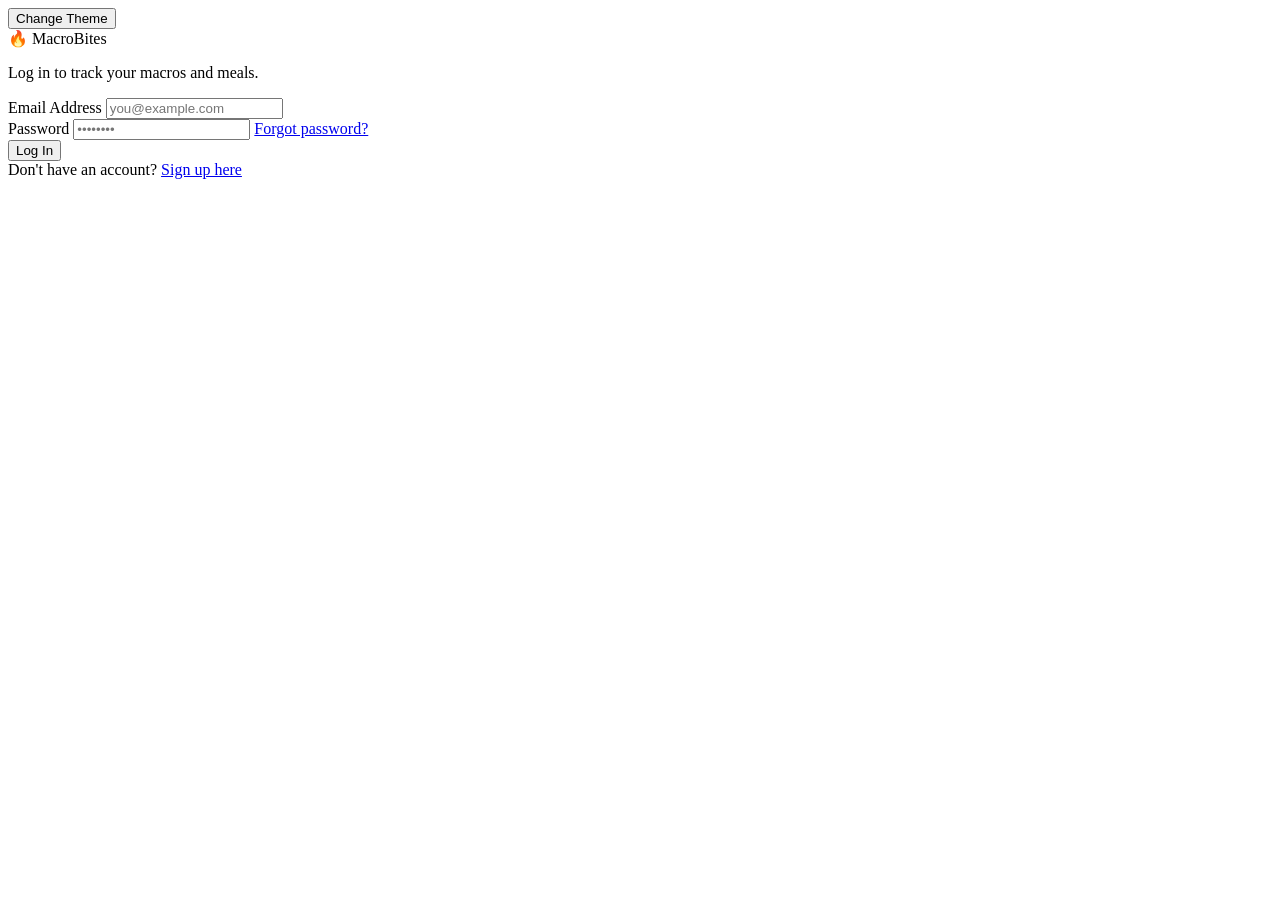
==== Login.html @ 62f80fef "Add Login.html for user authentication" ====
<!DOCTYPE html>
<html>
<head>
    <meta charset="UTF-8">
    <meta name="viewport" content="width=device-width, initial-scale=1.0">
    <title>MacroBites - Login</title>
    <link rel="stylesheet" href="Login.css">
</head>
<body>

    <button id="theme-toggle" class="theme">Change Theme</button>

    <div class="login-container">
        <div class="brand">
            🔥 MacroBites
        </div>
        <p class="subtitle">Log in to track your macros and meals.</p>

        <form action="/dashboard" method="POST">
            <div class="form-group">
                <label for="email">Email Address</label>
                <input type="email" id="email" name="email" placeholder="you@example.com" required>
            </div>

            <div class="form-group">
                <label for="password">Password</label>
                <input type="password" id="password" name="password" placeholder="••••••••" required>
                <a href="#" class="forgot-password">Forgot password?</a>
            </div>

            <button type="submit" class="login-btn">Log In</button>
        </form>

        <div class="signup-link">
            Don't have an account? <a href="#">Sign up here</a>
        </div>
    </div>

    <script src="Login.js"></script>
</body>
</html>
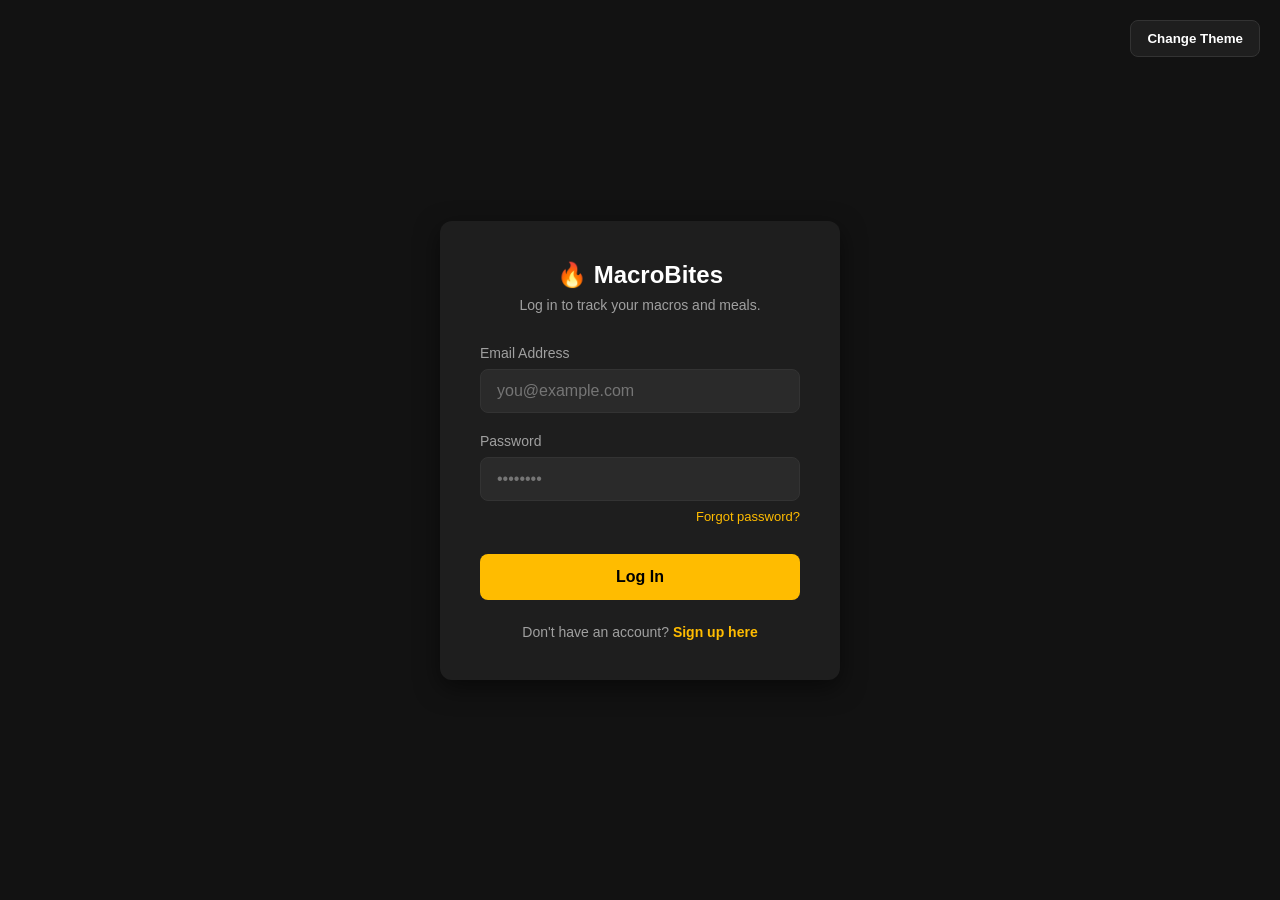
==== commit b2c3937c: "Update Login.html" ====
--- a/Login.html
+++ b/Login.html
@@ -31,9 +31,7 @@
             <button type="submit" class="login-btn">Log In</button>
         </form>
 
-        <div class="signup-link">
-            Don't have an account? <a href="#">Sign up here</a>
-        </div>
+        <p class="signup-link"> Don't have an account? <a href="#">Sign up here</a></p>
     </div>
 
     <script src="Login.js"></script>
--- a/Login.css
+++ b/Login.css
@@ -0,0 +1,172 @@
+html, body, div, p, form, label, input, a, button {
+    margin: 0;
+    padding: 0;
+    box-sizing: border-box;
+    font-family: -apple-system, BlinkMacSystemFont, "Segoe UI", Roboto, Helvetica, Arial, sans-serif;
+}
+
+body {
+    background-color: #121212;
+    color: #ffffff;
+    display: flex;
+    justify-content: center;
+    align-items: center;
+    min-height: 100vh;
+    transition: background-color 0.5s ease, color 0.5s ease;
+}
+
+.theme {
+    position: absolute;
+    top: 20px;
+    right: 20px;
+    background-color: #1e1e1e;
+    border: 1px solid #333333;
+    color: #ffffff;
+    padding: 10px 16px;
+    border-radius: 8px;
+    cursor: pointer;
+    font-weight: 600;
+    transition: all 0.5s ease;
+}
+
+.theme:hover {
+    border-color: #ffbc00;
+}
+
+.login-container {
+    background-color: #1e1e1e;
+    padding: 40px;
+    border-radius: 12px;
+    box-shadow: 0 8px 24px rgba(0, 0, 0, 0.5);
+    width: 100%;
+    max-width: 400px;
+    transition: background-color 0.5s ease;
+}
+
+.brand {
+    text-align: center;
+    font-size: 24px;
+    font-weight: 700;
+    margin-bottom: 8px;
+    display: flex;
+    align-items: center;
+    justify-content: center;
+    gap: 8px;
+}
+
+.brand span {
+    color: #ffbc00;
+}
+
+.subtitle {
+    text-align: center;
+    color: #a0a0a0;
+    font-size: 14px;
+    margin-bottom: 32px;
+    transition: color 0.5s ease;
+}
+
+.form-group {
+    margin-bottom: 20px;
+}
+
+.form-group label {
+    display: block;
+    margin-bottom: 8px;
+    font-size: 14px;
+    color: #a0a0a0;
+    transition: color 0.5s ease;
+}
+
+.form-group input {
+    width: 100%;
+    padding: 12px 16px;
+    background-color: #2a2a2a;
+    border: 1px solid #333333;
+    border-radius: 8px;
+    color: #ffffff;
+    font-size: 16px;
+    transition: border-color 0.5s ease, background-color 0.5s ease, color 0.5s ease;
+}
+
+.form-group input:focus {
+    outline: none;
+    border-color: #ffbc00;
+}
+
+.forgot-password {
+    display: block;
+    text-align: right;
+    color: #ffbc00;
+    text-decoration: none;
+    font-size: 13px;
+    margin-top: 8px;
+}
+
+.forgot-password:hover {
+    text-decoration: underline;
+}
+
+.login-btn {
+    width: 100%;
+    padding: 14px;
+    background-color: #ffbc00;
+    color: #000000;
+    border: none;
+    border-radius: 8px;
+    font-size: 16px;
+    font-weight: 600;
+    cursor: pointer;
+    margin-top: 10px;
+    transition: background-color 0.3s ease;
+}
+
+.login-btn:hover {
+    background-color: #e5a800;
+}
+
+.signup-link {
+    text-align: center;
+    margin-top: 24px;
+    font-size: 14px;
+    color: #a0a0a0;
+    transition: color 0.3s ease;
+}
+
+.signup-link a {
+    color: #ffbc00;
+    text-decoration: none;
+    font-weight: 600;
+}
+
+.signup-link a:hover {
+    text-decoration: underline;
+}
+
+/* light mode css starts here */
+
+body.light-mode {
+    background-color: #f4f4f9;
+    color: #121212;
+}
+
+body.light-mode .theme-btn {
+    background-color: #ffffff;
+    border-color: #cccccc;
+    color: #121212;
+}
+
+body.light-mode .login-container {
+    background-color: #ffffff;
+    box-shadow: 0 8px 24px rgba(0, 0, 0, 0.1); 
+}
+
+body.light-mode .subtitle, body.light-mode .form-group label,body.light-mode .signup-link {
+    color: #555555;
+}
+
+body.light-mode .form-group input {
+    background-color: #ffffff;
+    border-color: #cccccc;
+    color: #121212;
+}
